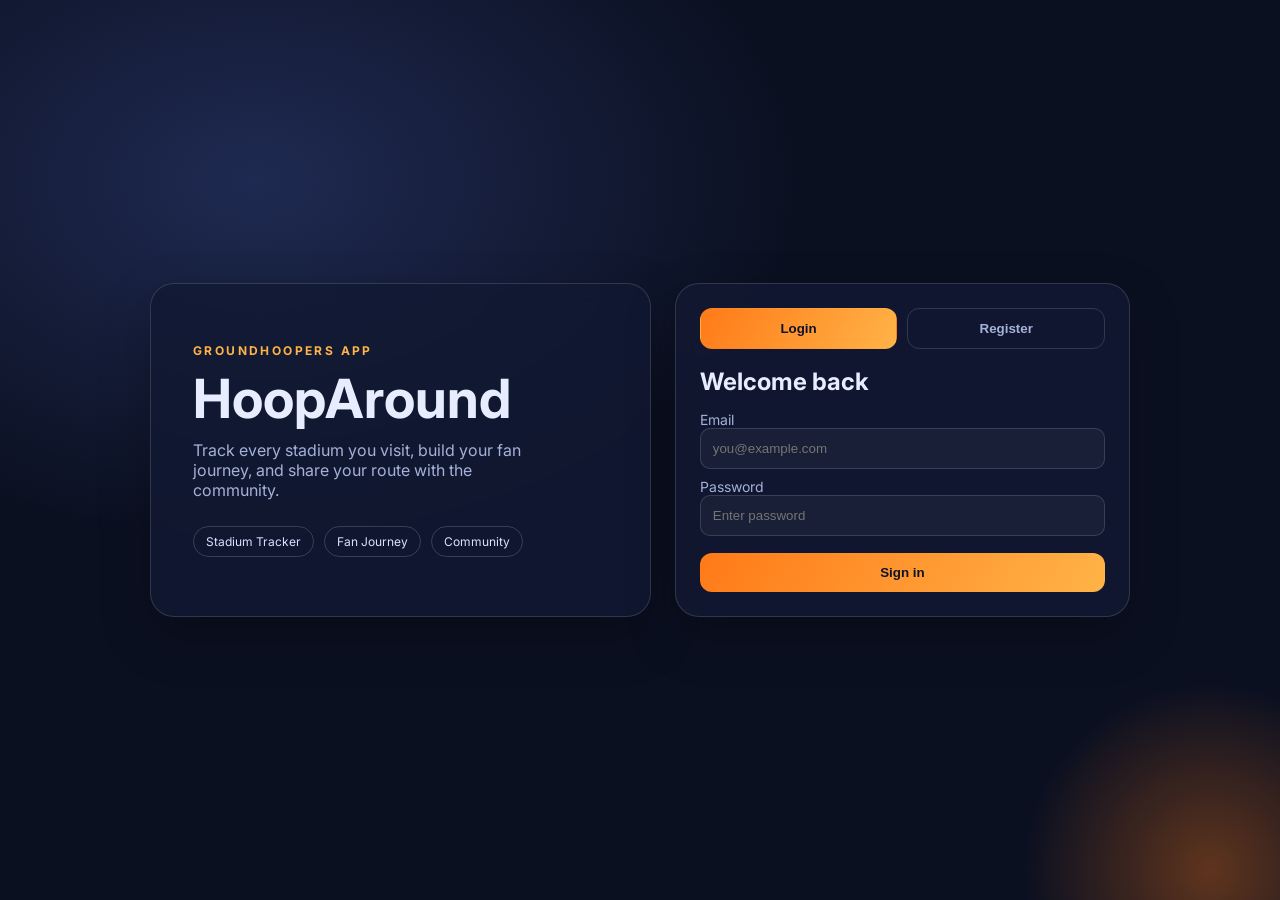
==== src/main/resources/static/index.html @ 3aefad26 "frontend" ====
<!DOCTYPE html>
<html lang="en">
<head>
    <meta charset="UTF-8" />
    <meta name="viewport" content="width=device-width, initial-scale=1.0" />
    <title>HoopAround | Groundhoopers</title>
    <link rel="preconnect" href="https://fonts.googleapis.com" />
    <link rel="preconnect" href="https://fonts.gstatic.com" crossorigin />
    <link href="https://fonts.googleapis.com/css2?family=Inter:wght@400;500;700;800&display=swap" rel="stylesheet" />
    <link rel="stylesheet" href="css/auth.css" />
</head>
<body>
<div class="bg-glow"></div>
<main class="auth-shell">
    <section class="brand-panel">
        <p class="tag">GROUNDHOOPERS APP</p>
        <h1>HoopAround</h1>
        <p class="subtitle">Track every stadium you visit, build your fan journey, and share your route with the community.</p>
        <div class="badge-row">
            <span class="badge">Stadium Tracker</span>
            <span class="badge">Fan Journey</span>
            <span class="badge">Community</span>
        </div>
    </section>

    <section class="card-panel">
        <div class="tabs" role="tablist" aria-label="Auth tabs">
            <button id="loginTab" class="tab active" type="button" role="tab" aria-controls="loginForm">Login</button>
            <button id="registerTab" class="tab" type="button" role="tab" aria-controls="registerForm">Register</button>
        </div>

        <div id="alertBox" class="alert hidden" aria-live="polite"></div>

        <form id="loginForm" class="form active" autocomplete="on">
            <h2>Welcome back</h2>
            <label>
                Email
                <input id="loginEmail" type="email" placeholder="you@example.com" required />
            </label>

            <label>
                Password
                <input id="loginPassword" type="password" placeholder="Enter password" required />
            </label>

            <button id="loginBtn" class="primary" type="submit">Sign in</button>
        </form>

        <form id="registerForm" class="form" autocomplete="on">
            <h2>Create account</h2>
            <label>
                Username
                <input id="registerUsername" type="text" placeholder="groundhopper01" required minlength="3" />
            </label>

            <label>
                Email
                <input id="registerEmail" type="email" placeholder="you@example.com" required />
            </label>

            <label>
                Password
                <input id="registerPassword" type="password" placeholder="At least 6 chars" required minlength="6" />
            </label>

            <button id="registerBtn" class="primary" type="submit">Create account</button>
        </form>
    </section>
</main>

<script src="js/auth.js"></script>
</body>
</html>
---- src/main/resources/static/css/auth.css ----
:root {
    --bg: #0b1021;
    --bg-soft: #121933;
    --card: rgba(18, 25, 51, 0.82);
    --line: rgba(255, 255, 255, 0.14);
    --text: #e8ecff;
    --muted: #a5b1d8;
    --accent: #ff7a18;
    --accent-2: #ffb347;
    --ok: #31d0aa;
    --err: #ff5f6d;
}

* {
    box-sizing: border-box;
}

body {
    margin: 0;
    font-family: Inter, Arial, sans-serif;
    color: var(--text);
    background: radial-gradient(1200px 800px at 20% 20%, #1f2a52 0%, var(--bg) 45%), var(--bg);
    min-height: 100vh;
    display: grid;
    place-items: center;
    overflow-x: hidden;
}

.bg-glow {
    position: fixed;
    inset: auto -120px -160px auto;
    width: 380px;
    height: 380px;
    background: radial-gradient(circle, rgba(255, 122, 24, 0.35) 0%, rgba(255, 122, 24, 0) 70%);
    pointer-events: none;
}

.auth-shell {
    width: min(980px, 92vw);
    display: grid;
    grid-template-columns: 1.1fr 1fr;
    gap: 24px;
    align-items: stretch;
}

.brand-panel,
.card-panel {
    border: 1px solid var(--line);
    border-radius: 24px;
    backdrop-filter: blur(10px);
    background: var(--card);
    box-shadow: 0 20px 50px rgba(0, 0, 0, 0.25);
}

.brand-panel {
    padding: 42px;
    display: grid;
    align-content: center;
    gap: 14px;
}

.tag {
    margin: 0;
    color: var(--accent-2);
    font-size: 12px;
    letter-spacing: 0.2em;
    font-weight: 700;
}

h1 {
    margin: 0;
    font-size: clamp(38px, 5vw, 54px);
    line-height: 1;
}

.subtitle {
    margin: 0;
    color: var(--muted);
    max-width: 36ch;
}

.badge-row {
    margin-top: 12px;
    display: flex;
    gap: 10px;
    flex-wrap: wrap;
}

.badge {
    border: 1px solid rgba(255, 255, 255, 0.17);
    border-radius: 999px;
    padding: 7px 12px;
    font-size: 12px;
    color: #d9e2ff;
}

.card-panel {
    padding: 24px;
}

.tabs {
    display: grid;
    grid-template-columns: 1fr 1fr;
    gap: 10px;
    margin-bottom: 14px;
}

.tab {
    background: transparent;
    color: var(--muted);
    border: 1px solid var(--line);
    border-radius: 12px;
    padding: 12px;
    font-weight: 700;
    cursor: pointer;
    transition: 0.2s ease;
}

.tab.active {
    color: #0f1327;
    border-color: transparent;
    background: linear-gradient(120deg, var(--accent), var(--accent-2));
}

.alert {
    border: 1px solid;
    border-radius: 10px;
    padding: 10px 12px;
    margin-bottom: 12px;
    font-size: 14px;
}

.alert.ok {
    border-color: rgba(49, 208, 170, 0.6);
    background: rgba(49, 208, 170, 0.12);
}

.alert.err {
    border-color: rgba(255, 95, 109, 0.7);
    background: rgba(255, 95, 109, 0.12);
}

.hidden {
    display: none;
}

.form {
    display: none;
}

.form.active {
    display: grid;
    gap: 9px;
}

h2 {
    margin: 4px 0 6px;
}

label {
    font-size: 14px;
    color: var(--muted);
}

input {
    width: 100%;
    padding: 12px;
    border-radius: 10px;
    border: 1px solid var(--line);
    background: rgba(255, 255, 255, 0.04);
    color: var(--text);
    outline: none;
}

input:focus {
    border-color: rgba(255, 179, 71, 0.7);
    box-shadow: 0 0 0 3px rgba(255, 179, 71, 0.18);
}

.primary {
    margin-top: 8px;
    border: none;
    border-radius: 12px;
    padding: 12px 14px;
    font-weight: 800;
    color: #0f1327;
    background: linear-gradient(120deg, var(--accent), var(--accent-2));
    cursor: pointer;
}

.primary:disabled {
    opacity: 0.65;
    cursor: wait;
}

@media (max-width: 860px) {
    .auth-shell {
        grid-template-columns: 1fr;
    }

    .brand-panel {
        padding: 30px;
    }
}
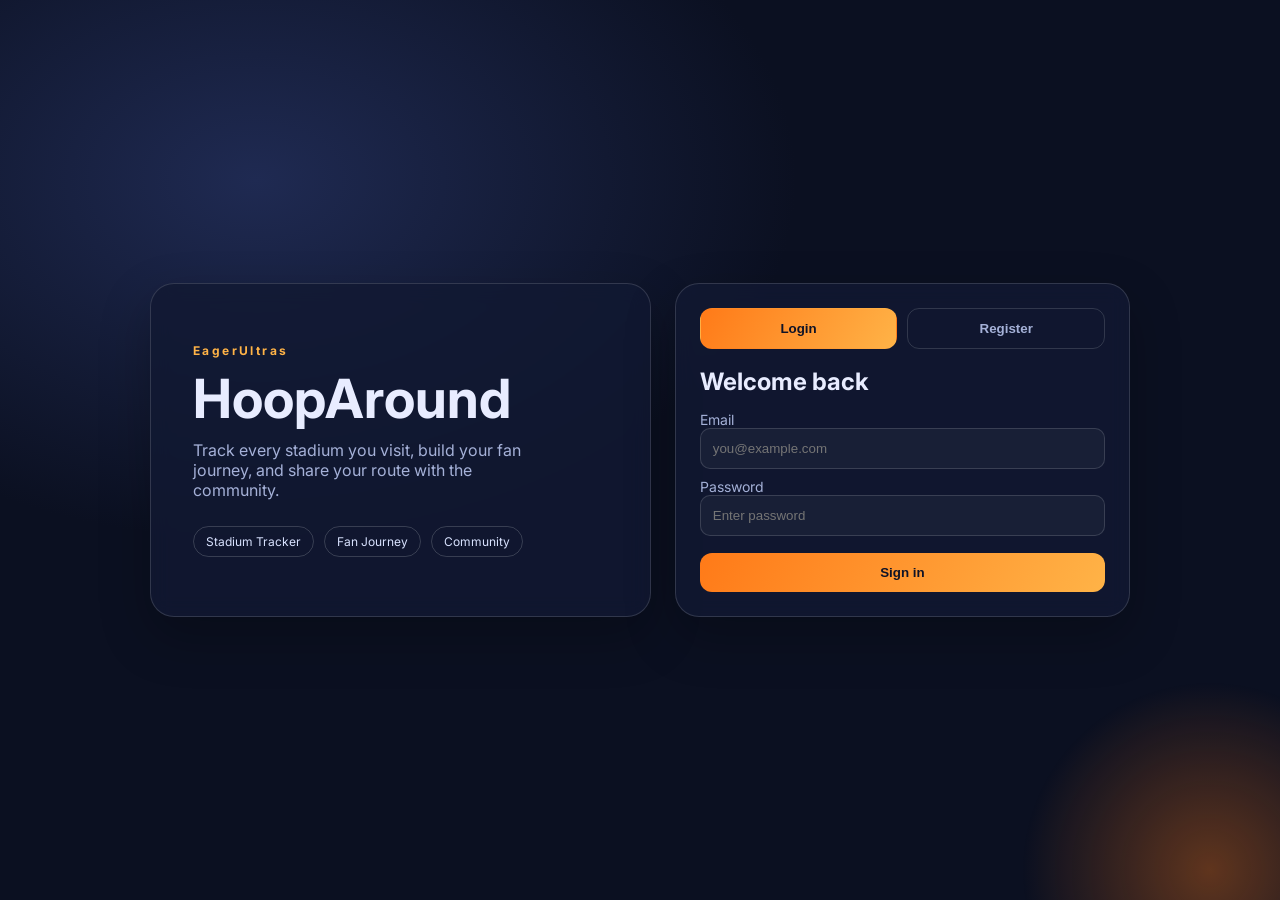
==== commit 7e8ef814: "bildirim, arama çubuğu" ====
--- a/src/main/resources/static/index.html
+++ b/src/main/resources/static/index.html
@@ -13,7 +13,7 @@
 <div class="bg-glow"></div>
 <main class="auth-shell">
     <section class="brand-panel">
-        <p class="tag">GROUNDHOOPERS APP</p>
+        <p class="tag">EagerUltras</p>
         <h1>HoopAround</h1>
         <p class="subtitle">Track every stadium you visit, build your fan journey, and share your route with the community.</p>
         <div class="badge-row">
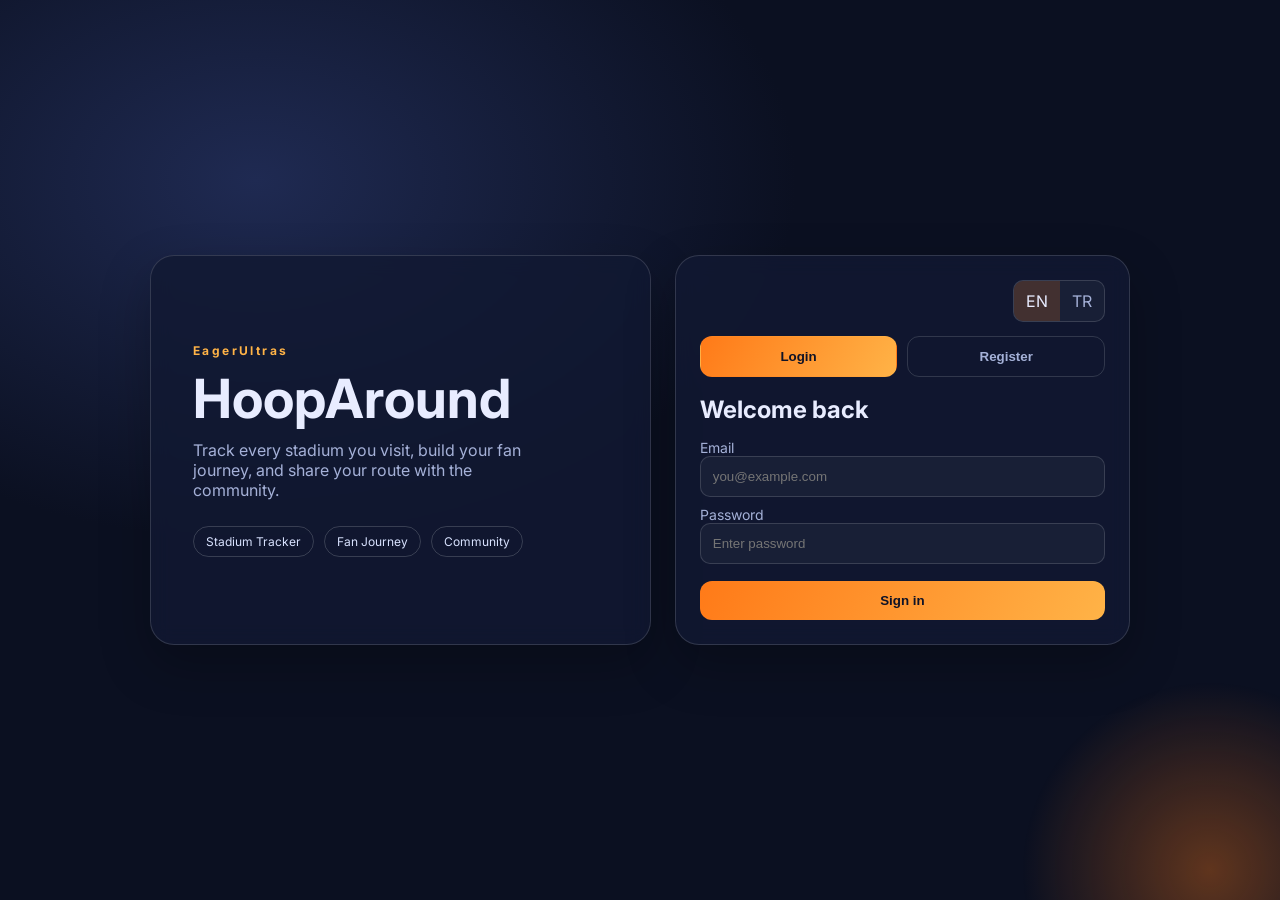
==== commit 3e83e00a: "türkçe dil seçeneği" ====
--- a/src/main/resources/static/index.html
+++ b/src/main/resources/static/index.html
@@ -9,65 +9,72 @@
     <link href="https://fonts.googleapis.com/css2?family=Inter:wght@400;500;700;800&display=swap" rel="stylesheet" />
     <link rel="stylesheet" href="css/auth.css" />
 </head>
-<body>
+<body data-page="auth">
 <div class="bg-glow"></div>
 <main class="auth-shell">
     <section class="brand-panel">
         <p class="tag">EagerUltras</p>
         <h1>HoopAround</h1>
-        <p class="subtitle">Track every stadium you visit, build your fan journey, and share your route with the community.</p>
+        <p class="subtitle" data-i18n="auth_subtitle">Track every stadium you visit, build your fan journey, and share your route with the community.</p>
         <div class="badge-row">
-            <span class="badge">Stadium Tracker</span>
-            <span class="badge">Fan Journey</span>
-            <span class="badge">Community</span>
+            <span class="badge" data-i18n="auth_badge_1">Stadium Tracker</span>
+            <span class="badge" data-i18n="auth_badge_2">Fan Journey</span>
+            <span class="badge" data-i18n="auth_badge_3">Community</span>
         </div>
     </section>
 
     <section class="card-panel">
+        <div class="auth-topbar">
+            <div class="language-switch">
+                <button type="button" data-language-button="en" data-i18n="action_en">EN</button>
+                <button type="button" data-language-button="tr" data-i18n="action_tr">TR</button>
+            </div>
+        </div>
         <div class="tabs" role="tablist" aria-label="Auth tabs">
-            <button id="loginTab" class="tab active" type="button" role="tab" aria-controls="loginForm">Login</button>
-            <button id="registerTab" class="tab" type="button" role="tab" aria-controls="registerForm">Register</button>
+            <button id="loginTab" class="tab active" type="button" role="tab" aria-controls="loginForm" data-i18n="auth_login">Login</button>
+            <button id="registerTab" class="tab" type="button" role="tab" aria-controls="registerForm" data-i18n="auth_register">Register</button>
         </div>
 
         <div id="alertBox" class="alert hidden" aria-live="polite"></div>
 
         <form id="loginForm" class="form active" autocomplete="on">
-            <h2>Welcome back</h2>
+            <h2 data-i18n="auth_welcome_back">Welcome back</h2>
             <label>
-                Email
+                <span data-i18n="auth_email">Email</span>
                 <input id="loginEmail" type="email" placeholder="you@example.com" required />
             </label>
 
             <label>
-                Password
-                <input id="loginPassword" type="password" placeholder="Enter password" required />
+                <span data-i18n="auth_password">Password</span>
+                <input id="loginPassword" type="password" data-i18n-placeholder="auth_password_placeholder" placeholder="Enter password" required />
             </label>
 
-            <button id="loginBtn" class="primary" type="submit">Sign in</button>
+            <button id="loginBtn" class="primary" type="submit" data-i18n="auth_sign_in">Sign in</button>
         </form>
 
         <form id="registerForm" class="form" autocomplete="on">
-            <h2>Create account</h2>
+            <h2 data-i18n="auth_create_account">Create account</h2>
             <label>
-                Username
+                <span data-i18n="auth_username">Username</span>
                 <input id="registerUsername" type="text" placeholder="groundhopper01" required minlength="3" />
             </label>
 
             <label>
-                Email
+                <span data-i18n="auth_email">Email</span>
                 <input id="registerEmail" type="email" placeholder="you@example.com" required />
             </label>
 
             <label>
-                Password
-                <input id="registerPassword" type="password" placeholder="At least 6 chars" required minlength="6" />
+                <span data-i18n="auth_password">Password</span>
+                <input id="registerPassword" type="password" data-i18n-placeholder="auth_password_min_placeholder" placeholder="At least 6 chars" required minlength="6" />
             </label>
 
-            <button id="registerBtn" class="primary" type="submit">Create account</button>
+            <button id="registerBtn" class="primary" type="submit" data-i18n="auth_create_button">Create account</button>
         </form>
     </section>
 </main>
 
+<script src="js/i18n.js"></script>
 <script src="js/auth.js"></script>
 </body>
 </html>
--- a/src/main/resources/static/css/auth.css
+++ b/src/main/resources/static/css/auth.css
@@ -98,6 +98,35 @@
     padding: 24px;
 }
 
+.auth-topbar {
+    display: flex;
+    justify-content: flex-end;
+    margin-bottom: 14px;
+}
+
+.language-switch {
+    display: inline-flex;
+    align-items: center;
+    border: 1px solid var(--line);
+    border-radius: 10px;
+    overflow: hidden;
+    background: rgba(255, 255, 255, 0.04);
+}
+
+.language-switch button {
+    border: 0;
+    background: transparent;
+    color: var(--muted);
+    padding: 10px 12px;
+    cursor: pointer;
+    font: inherit;
+}
+
+.language-switch button.active {
+    color: var(--text);
+    background: rgba(255, 122, 24, 0.18);
+}
+
 .tabs {
     display: grid;
     grid-template-columns: 1fr 1fr;
